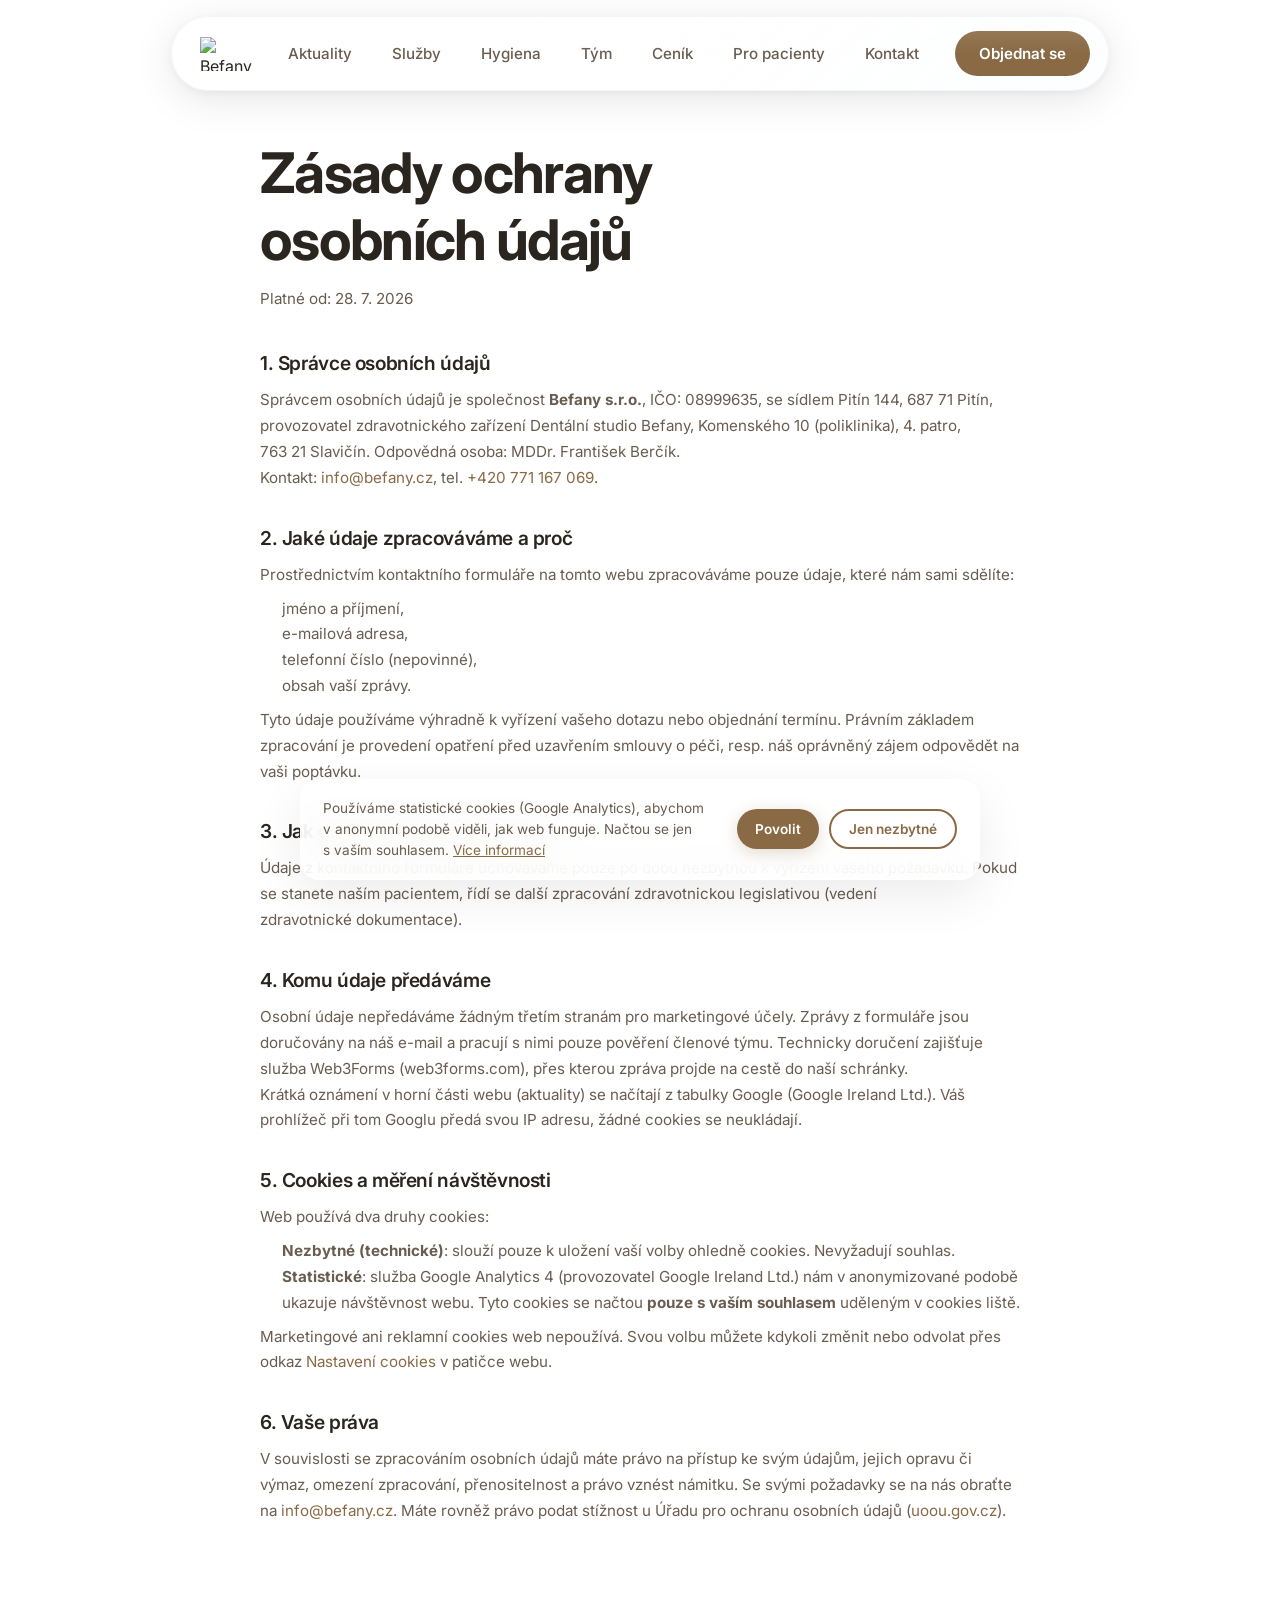
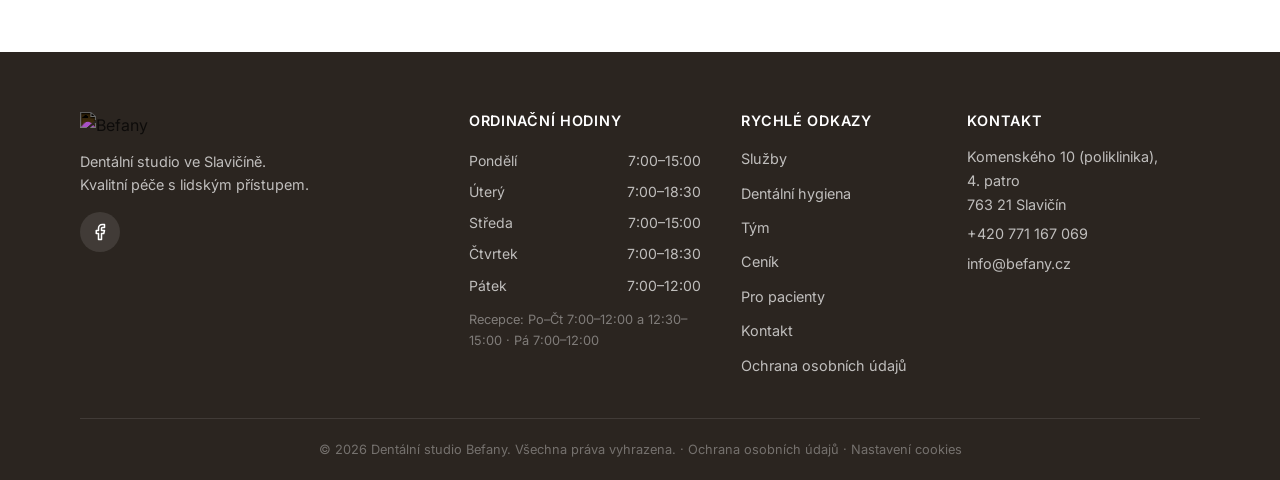
==== gdpr.html @ 84bf46eb "v6.1 — funkční formulář (Web3Forms) a aktuality z Google tabulky - formulář posílá přes Web3Forms na" ====
<!DOCTYPE html>
<html lang="cs">
<head>
  <meta charset="UTF-8">
  <meta name="viewport" content="width=device-width, initial-scale=1.0">
  <meta name="robots" content="noindex">
  <meta name="description" content="Zásady ochrany osobních údajů: Dentální studio Befany, Slavičín.">
  <title>Ochrana osobních údajů · Befany</title>

  <!-- Fonts -->
  <link rel="preconnect" href="https://fonts.googleapis.com">
  <link rel="preconnect" href="https://fonts.gstatic.com" crossorigin>
  <link href="https://fonts.googleapis.com/css2?family=Inter:wght@300;400;500;600;700&display=swap" rel="stylesheet">

  <!-- Icons -->
  <script src="https://unpkg.com/lucide@latest"></script>

  <!-- Styles -->
  <link rel="stylesheet" href="style.css">
  <style>
    .legal-page {
      padding-top: 140px;
    }
    .legal-content {
      max-width: 760px;
      margin: 0 auto;
    }
    .legal-content h1 {
      margin-bottom: 12px;
    }
    .legal-updated {
      color: var(--text-muted);
      font-size: 0.85rem;
      margin-bottom: 40px;
    }
    .legal-content h2 {
      font-size: 1.2rem;
      margin: 36px 0 12px;
    }
    .legal-content p,
    .legal-content li {
      color: var(--text-secondary);
      line-height: 1.7;
      font-size: 0.95rem;
    }
    .legal-content ul {
      padding-left: 22px;
      margin: 8px 0;
    }
    .legal-content a {
      color: var(--accent);
    }
  </style>
</head>
<body>

  <!-- ============ ISLAND NAVIGATION (shodná s hlavní stránkou) ============ -->
  <nav class="island-nav" id="islandNav">
    <a href="index.html" class="nav-logo">
      <img src="assets/befany-logo.png" alt="Befany" height="28">
    </a>
    <div class="nav-links" id="navLinks">
      <a href="index.html#aktuality">Aktuality</a>
      <a href="index.html#sluzby">Služby</a>
      <a href="index.html#hygiena">Hygiena</a>
      <a href="index.html#tym">Tým</a>
      <a href="index.html#cenik">Ceník</a>
      <a href="index.html#propacienty">Pro pacienty</a>
      <a href="index.html#kontakt">Kontakt</a>
    </div>
    <a href="index.html#kontakt" class="nav-cta">Objednat se</a>
    <button class="nav-toggle" id="navToggle" aria-label="Menu">
      <i data-lucide="menu" class="icon-menu"></i>
      <i data-lucide="x" class="icon-close"></i>
    </button>
  </nav>

  <!-- Mobile overlay menu -->
  <div class="mobile-menu" id="mobileMenu">
    <div class="mobile-menu-content">
      <a href="index.html#aktuality">Aktuality</a>
      <a href="index.html#sluzby">Služby</a>
      <a href="index.html#hygiena">Dentální hygiena</a>
      <a href="index.html#tym">Tým</a>
      <a href="index.html#cenik">Ceník</a>
      <a href="index.html#parkovani">Parkování</a>
      <a href="index.html#pokyny">Pokyny pro pacienty</a>
      <a href="index.html#faq">Časté otázky</a>
      <a href="index.html#pohotovost">Zubní pohotovost</a>
      <a href="index.html#kontakt">Kontakt</a>
      <a href="index.html#kontakt" class="mobile-cta">Objednat se</a>
    </div>
  </div>

  <section class="section legal-page">
    <div class="container">
      <div class="legal-content">
        <h1>Zásady ochrany osobních&nbsp;údajů</h1>
        <p class="legal-updated">Platné od: 28.&nbsp;7.&nbsp;2026</p>

        <h2>1. Správce osobních údajů</h2>
        <p>Správcem osobních údajů je společnost <strong>Befany&nbsp;s.r.o.</strong>, IČO:&nbsp;08999635, se&nbsp;sídlem Pitín&nbsp;144, 687&nbsp;71&nbsp;Pitín, provozovatel zdravotnického zařízení Dentální studio Befany, Komenského&nbsp;10 (poliklinika), 4.&nbsp;patro, 763&nbsp;21&nbsp;Slavičín. Odpovědná osoba: MDDr.&nbsp;František&nbsp;Berčík.<br>
        Kontakt: <a href="mailto:info@befany.cz">info@befany.cz</a>, tel. <a href="tel:+420771167069">+420&nbsp;771&nbsp;167&nbsp;069</a>.</p>

        <h2>2. Jaké údaje zpracováváme a&nbsp;proč</h2>
        <p>Prostřednictvím kontaktního formuláře na tomto webu zpracováváme pouze údaje, které nám sami sdělíte:</p>
        <ul>
          <li>jméno a&nbsp;příjmení,</li>
          <li>e-mailová adresa,</li>
          <li>telefonní číslo (nepovinné),</li>
          <li>obsah vaší zprávy.</li>
        </ul>
        <p>Tyto údaje používáme výhradně k&nbsp;vyřízení vašeho dotazu nebo objednání termínu. Právním základem zpracování je provedení opatření před uzavřením smlouvy o&nbsp;péči, resp. náš oprávněný zájem odpovědět na vaši&nbsp;poptávku.</p>

        <h2>3. Jak dlouho údaje uchováváme</h2>
        <p>Údaje z&nbsp;kontaktního formuláře uchováváme pouze po dobu nezbytnou k&nbsp;vyřízení vašeho požadavku. Pokud se stanete naším pacientem, řídí se další zpracování zdravotnickou legislativou (vedení zdravotnické&nbsp;dokumentace).</p>

        <h2>4. Komu údaje předáváme</h2>
        <p>Osobní údaje nepředáváme žádným třetím stranám pro marketingové účely. Zprávy z&nbsp;formuláře jsou doručovány na náš e-mail a&nbsp;pracují s&nbsp;nimi pouze pověření členové&nbsp;týmu. Technicky doručení zajišťuje služba Web3Forms (web3forms.com), přes kterou zpráva projde na cestě do naší&nbsp;schránky.</p>
        <p>Krátká oznámení v&nbsp;horní části webu (aktuality) se načítají z&nbsp;tabulky Google (Google Ireland&nbsp;Ltd.). Váš prohlížeč při tom Googlu předá svou IP adresu, žádné cookies se&nbsp;neukládají.</p>

        <h2>5. Cookies a&nbsp;měření návštěvnosti</h2>
        <p>Web používá dva druhy cookies:</p>
        <ul>
          <li><strong>Nezbytné (technické)</strong>: slouží pouze k&nbsp;uložení vaší volby ohledně cookies. Nevyžadují souhlas.</li>
          <li><strong>Statistické</strong>: služba Google Analytics&nbsp;4 (provozovatel Google Ireland&nbsp;Ltd.) nám v&nbsp;anonymizované podobě ukazuje návštěvnost webu. Tyto cookies se načtou <strong>pouze s&nbsp;vaším souhlasem</strong> uděleným v&nbsp;cookies liště.</li>
        </ul>
        <p>Marketingové ani reklamní cookies web nepoužívá. Svou volbu můžete kdykoli změnit nebo odvolat přes odkaz <a href="#" onclick="return befanyCookieSettings();">Nastavení&nbsp;cookies</a> v&nbsp;patičce webu.</p>

        <h2>6. Vaše práva</h2>
        <p>V&nbsp;souvislosti se zpracováním osobních údajů máte právo na&nbsp;přístup ke svým údajům, jejich opravu či výmaz, omezení zpracování, přenositelnost a&nbsp;právo vznést námitku. Se svými požadavky se na nás obraťte na <a href="mailto:info@befany.cz">info@befany.cz</a>. Máte rovněž právo podat stížnost u&nbsp;Úřadu pro ochranu osobních údajů (<a href="https://uoou.gov.cz" target="_blank" rel="noopener">uoou.gov.cz</a>).</p>
      </div>
    </div>
  </section>

  <!-- ============ FOOTER (shodný s hlavní stránkou) ============ -->
  <footer class="footer">
    <div class="container">
      <div class="footer-grid">

        <div class="footer-brand">
          <img src="assets/befany-logo.png" alt="Befany" height="36" class="footer-logo">
          <p>Dentální studio ve Slavičíně.<br>Kvalitní péče s&nbsp;lidským přístupem.</p>
          <div class="footer-social">
            <a href="https://www.facebook.com/dsbefany" target="_blank" rel="noopener" aria-label="Facebook">
              <svg xmlns="http://www.w3.org/2000/svg" viewBox="0 0 24 24" fill="none" stroke="currentColor" stroke-width="2" stroke-linecap="round" stroke-linejoin="round" aria-hidden="true"><path d="M18 2h-3a5 5 0 0 0-5 5v3H7v4h3v8h4v-8h3l1-4h-4V7a1 1 0 0 1 1-1h3z"/></svg>
            </a>
          </div>
        </div>

        <div class="footer-hours">
          <h4>Ordinační hodiny</h4>
          <table class="hours-table">
            <tr><td>Pondělí</td><td>7:00–15:00</td></tr>
            <tr><td>Úterý</td><td>7:00–18:30</td></tr>
            <tr><td>Středa</td><td>7:00–15:00</td></tr>
            <tr><td>Čtvrtek</td><td>7:00–18:30</td></tr>
            <tr><td>Pátek</td><td>7:00–12:00</td></tr>
          </table>
          <p class="footer-note">Recepce: Po–Čt 7:00–12:00 a&nbsp;12:30–15:00 · Pá 7:00–12:00</p>
        </div>

        <div class="footer-links">
          <h4>Rychlé odkazy</h4>
          <ul>
            <li><a href="index.html#sluzby">Služby</a></li>
            <li><a href="index.html#hygiena">Dentální hygiena</a></li>
            <li><a href="index.html#tym">Tým</a></li>
            <li><a href="index.html#cenik">Ceník</a></li>
            <li><a href="index.html#propacienty">Pro pacienty</a></li>
            <li><a href="index.html#kontakt">Kontakt</a></li>
            <li><a href="gdpr.html">Ochrana osobních údajů</a></li>
          </ul>
        </div>

        <div class="footer-contact">
          <h4>Kontakt</h4>
          <p>Komenského 10 (poliklinika), 4.&nbsp;patro<br>763 21 Slavičín</p>
          <p><a href="tel:+420771167069">+420 771 167 069</a></p>
          <p><a href="mailto:info@befany.cz">info@befany.cz</a></p>
        </div>

      </div>

      <div class="footer-bottom">
        <p>&copy; 2026 Dentální studio Befany. Všechna práva vyhrazena. · <a href="gdpr.html">Ochrana osobních&nbsp;údajů</a> · <a href="#" onclick="return befanyCookieSettings();">Nastavení&nbsp;cookies</a></p>
      </div>
    </div>
  </footer>


  <!-- Scripts -->
  <script src="main.js"></script>
  <script src="cookies.js"></script>
</body>
</html>
---- style.css ----
/* ============================================================
   BEFANY — Dentální Studio Slavičín
   Design System: Apple Liquid Glass + Island Navigation
   ============================================================ */

/* ===== CSS CUSTOM PROPERTIES ===== */
:root {
  /* Colors */
  --white: #FFFFFF;
  --off-white: #FAF8F4;
  --bg-subtle: #F3EEE6;
  --bg-glass-section: #EEE7DC;

  --black: #000000;
  --text-primary: #2B2520;
  --text-secondary: #6A5D50;
  --text-muted: #A2937F;

  --accent: #8A6A45;
  --accent-hover: #6F5436;
  --accent-light: rgba(138, 106, 69, 0.08);
  --accent-glow: rgba(138, 106, 69, 0.15);

  --teal: #7C6A4E;
  --teal-light: rgba(124, 106, 78, 0.08);

  --gold-star: #D9A441;

  /* Glass */
  --glass-bg: rgba(255, 255, 255, 0.45);
  --glass-bg-hover: rgba(255, 255, 255, 0.65);
  --glass-bg-solid: rgba(255, 255, 255, 0.85);
  --glass-border: rgba(255, 255, 255, 0.5);
  --glass-border-subtle: rgba(255, 255, 255, 0.3);
  --glass-shadow: 0 8px 32px rgba(0, 0, 0, 0.06);
  --glass-shadow-lg: 0 16px 48px rgba(0, 0, 0, 0.08);
  --glass-highlight: inset 0 1px 0 rgba(255, 255, 255, 0.6);
  --glass-blur: blur(20px) saturate(180%);

  /* Spacing */
  --section-padding: clamp(80px, 10vw, 140px);
  --container-max: 1200px;
  --container-padding: clamp(20px, 5vw, 40px);

  /* Typography */
  --font: 'Inter', -apple-system, BlinkMacSystemFont, 'Segoe UI', sans-serif;

  /* Radius */
  --radius-sm: 12px;
  --radius-md: 20px;
  --radius-lg: 28px;
  --radius-xl: 9999px;

  /* Transitions */
  --ease-out: cubic-bezier(0.25, 0.46, 0.45, 0.94);
  --ease-spring: cubic-bezier(0.34, 1.56, 0.64, 1);
}


/* ===== RESET & BASE ===== */
*,
*::before,
*::after {
  margin: 0;
  padding: 0;
  box-sizing: border-box;
}

html {
  scroll-behavior: smooth;
  -webkit-text-size-adjust: 100%;
}

body {
  font-family: var(--font);
  font-size: 16px;
  line-height: 1.65;
  color: var(--text-primary);
  background: var(--white);
  -webkit-font-smoothing: antialiased;
  -moz-osx-font-smoothing: grayscale;
  overflow-x: hidden;
}

img {
  max-width: 100%;
  height: auto;
  display: block;
}

a {
  color: inherit;
  text-decoration: none;
}

button {
  font-family: inherit;
  border: none;
  background: none;
  cursor: pointer;
}

ul {
  list-style: none;
}

.container {
  max-width: var(--container-max);
  margin: 0 auto;
  padding: 0 var(--container-padding);
}


/* ===== TYPOGRAPHY ===== */
h1, h2, h3, h4 {
  line-height: 1.2;
  font-weight: 600;
  color: var(--text-primary);
}

h1 {
  font-size: clamp(2rem, 5vw, 3.5rem);
  font-weight: 700;
  letter-spacing: -0.03em;
}

h2 {
  font-size: clamp(1.75rem, 4vw, 2.75rem);
  letter-spacing: -0.02em;
}

h3 {
  font-size: clamp(1.1rem, 2vw, 1.35rem);
}

h4 {
  font-size: 1rem;
  font-weight: 600;
}


/* ===== BUTTONS ===== */
.btn {
  display: inline-flex;
  align-items: center;
  gap: 8px;
  padding: 14px 28px;
  border-radius: var(--radius-xl);
  font-size: 0.95rem;
  font-weight: 600;
  transition: all 0.3s var(--ease-out);
  white-space: nowrap;
}

.btn-primary {
  background: var(--accent);
  color: var(--white);
  box-shadow: 0 4px 16px rgba(138, 106, 69, 0.25);
}

.btn-primary:hover {
  background: var(--accent-hover);
  transform: translateY(-2px);
  box-shadow: 0 8px 24px rgba(138, 106, 69, 0.35);
}

.btn-ghost {
  background: rgba(255, 255, 255, 0.3);
  color: var(--text-primary);
  backdrop-filter: blur(10px);
  -webkit-backdrop-filter: blur(10px);
  border: 1px solid rgba(0, 0, 0, 0.08);
}

.btn-ghost:hover {
  background: rgba(255, 255, 255, 0.5);
  transform: translateY(-2px);
}

.btn-outline {
  background: transparent;
  color: var(--accent);
  border: 2px solid var(--accent);
  padding: 12px 24px;
}

.btn-outline:hover {
  background: var(--accent);
  color: var(--white);
  transform: translateY(-2px);
}

.btn-full {
  width: 100%;
  justify-content: center;
}

.btn svg {
  width: 18px;
  height: 18px;
}


/* ===== GLASS COMPONENTS ===== */
.glass-card {
  background:
    linear-gradient(135deg, rgba(255,255,255,0.55) 0%, rgba(255,255,255,0.3) 50%, rgba(240,247,255,0.35) 100%);
  backdrop-filter: blur(24px) saturate(180%) brightness(108%);
  -webkit-backdrop-filter: blur(24px) saturate(180%) brightness(108%);
  border: 1.5px solid rgba(255, 255, 255, 0.6);
  border-radius: var(--radius-lg);
  box-shadow:
    0 8px 32px rgba(0, 0, 0, 0.06),
    0 2px 8px rgba(0, 0, 0, 0.03),
    inset 0 1.5px 0 rgba(255, 255, 255, 0.7),
    inset 0 -0.5px 0 rgba(255, 255, 255, 0.15);
  position: relative;
  overflow: hidden;
}

/* Top specular highlight */
.glass-card::before {
  content: '';
  position: absolute;
  top: 0;
  left: 0;
  right: 0;
  height: 50%;
  background: linear-gradient(180deg, rgba(255,255,255,0.3) 0%, rgba(255,255,255,0.05) 40%, transparent 100%);
  border-radius: var(--radius-lg) var(--radius-lg) 0 0;
  pointer-events: none;
}

/* Edge refraction glow */
.glass-card::after {
  content: '';
  position: absolute;
  inset: -1px;
  border-radius: calc(var(--radius-lg) + 1px);
  background: linear-gradient(135deg, rgba(255,255,255,0.5) 0%, transparent 35%, transparent 65%, rgba(255,255,255,0.25) 100%);
  pointer-events: none;
  z-index: -1;
}

.glass-card-light {
  background:
    linear-gradient(135deg, rgba(255,255,255,0.7) 0%, rgba(255,255,255,0.45) 100%);
  backdrop-filter: blur(16px) saturate(160%);
  -webkit-backdrop-filter: blur(16px) saturate(160%);
  border: 1px solid rgba(255, 255, 255, 0.6);
  border-radius: var(--radius-md);
  box-shadow:
    0 4px 20px rgba(0, 0, 0, 0.05),
    inset 0 1px 0 rgba(255, 255, 255, 0.6);
}


/* ===== ISLAND NAVIGATION ===== */
.island-nav {
  position: fixed;
  top: 16px;
  left: 50%;
  transform: translateX(-50%);
  z-index: 1000;
  border-radius: var(--radius-xl);
  padding: 14px 18px 14px 28px;

  /* Liquid Glass material — more transparent */
  background:
    linear-gradient(135deg, rgba(255,255,255,0.25) 0%, rgba(255,255,255,0.1) 50%, rgba(240,247,255,0.15) 100%);
  backdrop-filter: blur(32px) saturate(200%) brightness(105%);
  -webkit-backdrop-filter: blur(32px) saturate(200%) brightness(105%);

  /* Double border for glass refraction edge */
  border: 1.5px solid rgba(255, 255, 255, 0.45);
  outline: 1px solid rgba(0, 0, 0, 0.04);
  outline-offset: -1px;

  /* Multi-layer shadow for depth + inner highlight */
  box-shadow:
    0 8px 40px rgba(0, 0, 0, 0.1),
    0 2px 10px rgba(0, 0, 0, 0.05),
    inset 0 1.5px 0 rgba(255, 255, 255, 0.5),
    inset 0 -0.5px 0 rgba(255, 255, 255, 0.15);

  display: flex;
  align-items: center;
  gap: 6px;
  transition: all 0.4s var(--ease-out);
  will-change: transform, background;
  max-width: calc(100vw - 32px);
}

/* Top highlight streak — simulates light refraction */
.island-nav::before {
  content: '';
  position: absolute;
  top: 1px;
  left: 20px;
  right: 20px;
  height: 1px;
  background: linear-gradient(90deg, transparent 0%, rgba(255,255,255,0.9) 30%, rgba(255,255,255,0.9) 70%, transparent 100%);
  border-radius: var(--radius-xl);
  pointer-events: none;
}

/* Subtle specular gradient overlay */
.island-nav::after {
  content: '';
  position: absolute;
  inset: 0;
  border-radius: var(--radius-xl);
  background: linear-gradient(180deg, rgba(255,255,255,0.15) 0%, transparent 50%);
  pointer-events: none;
}

.island-nav.scrolled {
  background:
    linear-gradient(135deg, rgba(255,255,255,0.5) 0%, rgba(255,255,255,0.3) 50%, rgba(240,247,255,0.35) 100%);
  border-color: rgba(255, 255, 255, 0.6);
  box-shadow:
    0 12px 48px rgba(0, 0, 0, 0.12),
    0 4px 16px rgba(0, 0, 0, 0.06),
    inset 0 1.5px 0 rgba(255, 255, 255, 0.6),
    inset 0 -0.5px 0 rgba(255, 255, 255, 0.2);
}

.nav-logo img {
  height: 34px;
  width: auto;
  max-width: none;
  display: block;
}

.nav-links {
  display: flex;
  align-items: center;
  gap: 4px;
  margin: 0 12px;
}

.nav-links a {
  padding: 10px 18px;
  border-radius: var(--radius-xl);
  font-size: 0.95rem;
  font-weight: 500;
  color: var(--text-secondary);
  transition: all 0.25s ease;
  white-space: nowrap;
}

.nav-links a:hover,
.nav-links a.active {
  background: rgba(0, 0, 0, 0.05);
  color: var(--text-primary);
}

.nav-cta {
  padding: 10px 24px;
  border-radius: var(--radius-xl);
  font-size: 0.95rem;
  font-weight: 600;
  color: var(--white);
  background: var(--accent);
  transition: all 0.25s ease;
  white-space: nowrap;
}

.nav-cta:hover {
  background: var(--accent-hover);
  transform: scale(1.03);
}

.nav-toggle {
  display: none;
  width: 40px;
  height: 40px;
  align-items: center;
  justify-content: center;
  border-radius: 50%;
  color: var(--text-primary);
}

.nav-toggle .icon-close {
  display: none;
}

.nav-toggle.open .icon-menu {
  display: none;
}

.nav-toggle.open .icon-close {
  display: block;
}

.nav-toggle svg {
  width: 20px;
  height: 20px;
}

/* Mobile menu overlay */
.mobile-menu {
  position: fixed;
  top: 0;
  left: 0;
  right: 0;
  bottom: 0;
  z-index: 999;
  background: rgba(255, 255, 255, 0.92);
  backdrop-filter: blur(30px) saturate(200%);
  -webkit-backdrop-filter: blur(30px) saturate(200%);
  display: flex;
  align-items: center;
  justify-content: center;
  opacity: 0;
  visibility: hidden;
  transition: all 0.3s var(--ease-out);
}

.mobile-menu.open {
  opacity: 1;
  visibility: visible;
}

.mobile-menu-content {
  display: flex;
  flex-direction: column;
  align-items: center;
  gap: 4px;
  max-height: 100dvh;
  overflow-y: auto;
  padding: 88px 0 32px;
}

.mobile-menu-content a {
  font-size: 1.35rem;
  font-weight: 500;
  padding: 9px 24px;
  border-radius: var(--radius-md);
  color: var(--text-primary);
  transition: all 0.2s ease;
}

.mobile-menu-content a:hover {
  background: var(--accent-light);
  color: var(--accent);
}

.mobile-cta {
  margin-top: 16px;
  background: var(--accent) !important;
  color: var(--white) !important;
  padding: 16px 32px !important;
  border-radius: var(--radius-xl) !important;
  font-weight: 600 !important;
}


/* ===== HERO ===== */
.hero {
  position: relative;
  min-height: 100vh;
  min-height: 100dvh;
  display: flex;
  flex-direction: column;
  align-items: center;
  justify-content: center;
  padding: 120px var(--container-padding) 60px;
  overflow: hidden;
  /* Richer gradient background so glass has something to refract */
  background:
    radial-gradient(ellipse at 20% 20%, rgba(138, 106, 69, 0.07) 0%, transparent 50%),
    radial-gradient(ellipse at 80% 80%, rgba(124, 106, 78, 0.06) 0%, transparent 50%),
    radial-gradient(ellipse at 60% 30%, rgba(139, 92, 246, 0.04) 0%, transparent 40%),
    linear-gradient(180deg, #EFE6D8 0%, #F7F2E9 30%, #FFFFFF 70%, #FAF8F4 100%);
}

.hero-split {
  position: relative;
  z-index: 2;
  display: grid;
  grid-template-columns: 1fr 1fr;
  gap: 60px;
  align-items: center;
  max-width: var(--container-max);
  width: 100%;
  margin: 0 auto;
}

.hero-image {
  position: relative;
}

.hero-image-frame {
  padding: 8px;
  overflow: hidden;
  /* Stronger glass for hero image frame */
  background:
    linear-gradient(135deg, rgba(255,255,255,0.6) 0%, rgba(255,255,255,0.3) 50%, rgba(240,247,255,0.4) 100%) !important;
  border: 1.5px solid rgba(255, 255, 255, 0.7) !important;
  box-shadow:
    0 16px 48px rgba(0, 0, 0, 0.1),
    0 4px 16px rgba(0, 0, 0, 0.05),
    inset 0 2px 0 rgba(255, 255, 255, 0.8),
    inset 0 -1px 0 rgba(255, 255, 255, 0.2) !important;
}

.hero-image-frame img {
  width: 100%;
  height: 360px;
  object-fit: cover;
  border-radius: calc(var(--radius-lg) - 6px);
  display: block;
}

.hero-ambient {
  position: absolute;
  inset: 0;
  overflow: hidden;
  pointer-events: none;
}

.blob {
  position: absolute;
  border-radius: 50%;
  filter: blur(60px);
  opacity: 0.6;
}

.blob-1 {
  width: 600px;
  height: 600px;
  background: radial-gradient(circle, rgba(138, 106, 69, 0.18) 0%, rgba(138, 106, 69, 0.05) 40%, transparent 70%);
  top: -180px;
  right: -120px;
  animation: blobFloat 10s ease-in-out infinite;
}

.blob-2 {
  width: 500px;
  height: 500px;
  background: radial-gradient(circle, rgba(124, 106, 78, 0.15) 0%, rgba(124, 106, 78, 0.04) 40%, transparent 70%);
  bottom: -120px;
  left: -100px;
  animation: blobFloat 12s ease-in-out infinite reverse;
}

.blob-3 {
  width: 400px;
  height: 400px;
  background: radial-gradient(circle, rgba(139, 92, 246, 0.12) 0%, rgba(139, 92, 246, 0.03) 40%, transparent 70%);
  top: 35%;
  left: 55%;
  animation: blobFloat 14s ease-in-out infinite 2s;
}

@keyframes blobFloat {
  0%, 100% { transform: translate(0, 0) scale(1); }
  33% { transform: translate(30px, -25px) scale(1.06); }
  66% { transform: translate(-20px, 15px) scale(0.94); }
}

.hero-content {
  position: relative;
  z-index: 2;
  max-width: 720px;
  text-align: left;
}

.hero-headline {
  margin-bottom: 20px;
  color: var(--text-primary);
}

.hero-sub {
  font-size: clamp(1.05rem, 2.5vw, 1.25rem);
  color: var(--text-secondary);
  max-width: 560px;
  margin: 0 0 36px;
  line-height: 1.7;
}

.hero-actions {
  display: flex;
  gap: 16px;
  flex-wrap: wrap;
}

.hero-scroll-hint {
  position: absolute;
  bottom: 32px;
  left: 50%;
  transform: translateX(-50%);
  z-index: 2;
  color: var(--text-muted);
  animation: scrollBounce 2s ease-in-out infinite;
}

.hero-scroll-hint svg {
  width: 24px;
  height: 24px;
}

@keyframes scrollBounce {
  0%, 100% { transform: translateX(-50%) translateY(0); }
  50% { transform: translateX(-50%) translateY(8px); }
}


/* ===== SECTIONS ===== */
.section {
  padding: var(--section-padding) 0;
  position: relative;
}

.section-label {
  display: inline-block;
  font-size: 0.8rem;
  font-weight: 600;
  text-transform: uppercase;
  letter-spacing: 0.1em;
  color: var(--accent);
  margin-bottom: 12px;
}

.section-header {
  text-align: center;
  max-width: 640px;
  margin: 0 auto 60px;
}

.section-header h2 {
  margin-bottom: 16px;
}

.section-desc {
  font-size: 1.1rem;
  color: var(--text-secondary);
  line-height: 1.7;
}


/* ===== AKTUALITY (in hero) ===== */
.hero-aktuality[hidden],
.nav-aktuality[hidden] {
  display: none !important;
}

.hero-aktuality {
  position: relative;
  z-index: 2;
  width: 100%;
  max-width: var(--container-max);
  margin: 48px auto 0;
  padding: 0 var(--container-padding);
}

.hero-aktuality-inner {
  display: flex;
  align-items: center;
  gap: 16px;
  padding: 16px 24px;
  position: relative;
}

.hero-aktuality-inner::before {
  border-radius: var(--radius-lg);
}

/* Pulsing dot */
.aktuality-pulse {
  position: absolute;
  top: 16px;
  left: 16px;
  width: 8px;
  height: 8px;
  background: #EF4444;
  border-radius: 50%;
  box-shadow: 0 0 0 0 rgba(239, 68, 68, 0.5);
  animation: pulse 2s ease-in-out infinite;
}

@keyframes pulse {
  0%, 100% { box-shadow: 0 0 0 0 rgba(239, 68, 68, 0.5); }
  50% { box-shadow: 0 0 0 6px rgba(239, 68, 68, 0); }
}

.aktuality-icon {
  flex-shrink: 0;
  width: 44px;
  height: 44px;
  display: flex;
  align-items: center;
  justify-content: center;
  background: var(--accent-light);
  border-radius: var(--radius-sm);
  color: var(--accent);
}

.aktuality-icon svg {
  width: 20px;
  height: 20px;
}

.aktuality-items {
  display: flex;
  align-items: center;
  gap: 16px;
  flex: 1;
}

.aktuality-divider {
  width: 1px;
  height: 32px;
  background: rgba(0, 0, 0, 0.08);
  flex-shrink: 0;
}

.aktuality-item {
  display: flex;
  align-items: center;
  gap: 10px;
  font-size: 0.88rem;
  color: var(--text-secondary);
  line-height: 1.5;
}

.aktuality-badge {
  display: inline-block;
  padding: 2px 10px;
  border-radius: var(--radius-xl);
  font-size: 0.7rem;
  font-weight: 700;
  text-transform: uppercase;
  letter-spacing: 0.05em;
  background: #EF4444;
  color: white;
  flex-shrink: 0;
}


/* ===== O NÁS ===== */
.section-about {
  background:
    radial-gradient(ellipse at 75% 35%, rgba(138, 106, 69, 0.04) 0%, transparent 50%),
    linear-gradient(180deg, var(--off-white) 0%, var(--white) 100%);
}

.about-grid {
  display: grid;
  grid-template-columns: 1fr 1fr;
  gap: 60px;
  align-items: stretch;
}

.about-image {
  border-radius: var(--radius-md);
  overflow: hidden;
  box-shadow: 0 8px 32px rgba(0, 0, 0, 0.08);
}

.about-image img {
  width: 100%;
  height: 100%;
  min-height: 280px;
  object-fit: cover;
  display: block;
}

.about-text h2 {
  margin-bottom: 20px;
}

.about-lead {
  font-size: 1.15rem;
  line-height: 1.75;
  color: var(--text-secondary);
  margin-bottom: 16px;
}

.about-text p:last-child {
  color: var(--text-secondary);
  line-height: 1.75;
}

.about-values {
  display: grid;
  grid-template-columns: repeat(3, 1fr);
  gap: 20px;
  margin-top: 40px;
}

.value-card {
  display: flex;
  gap: 16px;
  padding: 20px;
  align-items: flex-start;
  transition: all 0.3s var(--ease-out);
}

.value-card:hover {
  transform: translateY(-2px);
  box-shadow: 0 8px 24px rgba(0, 0, 0, 0.06);
}

.value-card svg {
  width: 24px;
  height: 24px;
  color: var(--accent);
  flex-shrink: 0;
  margin-top: 2px;
}

.value-card h4 {
  margin-bottom: 4px;
}

.value-card p {
  font-size: 0.9rem;
  color: var(--text-secondary);
  line-height: 1.6;
}


/* ===== SLUŽBY ===== */
.section-services {
  background:
    radial-gradient(ellipse at 15% 30%, rgba(138, 106, 69, 0.08) 0%, transparent 50%),
    radial-gradient(ellipse at 85% 70%, rgba(124, 106, 78, 0.07) 0%, transparent 50%),
    radial-gradient(ellipse at 50% 50%, rgba(139, 92, 246, 0.04) 0%, transparent 40%),
    linear-gradient(180deg, #F1EADE 0%, #E9E0D0 30%, #EDE5D7 70%, #F1EADE 100%);
  position: relative;
  overflow: hidden;
}

.section-services::before {
  content: '';
  position: absolute;
  width: 700px;
  height: 700px;
  background: radial-gradient(circle, rgba(138, 106, 69, 0.1) 0%, transparent 60%);
  border-radius: 50%;
  top: -250px;
  left: -250px;
  filter: blur(50px);
  pointer-events: none;
}

.section-services::after {
  content: '';
  position: absolute;
  width: 600px;
  height: 600px;
  background: radial-gradient(circle, rgba(124, 106, 78, 0.08) 0%, transparent 60%);
  border-radius: 50%;
  bottom: -200px;
  right: -200px;
  filter: blur(50px);
  pointer-events: none;
}

.services-grid {
  display: grid;
  grid-template-columns: repeat(3, 1fr);
  gap: 20px;
  position: relative;
  z-index: 1;
}

.service-card {
  padding: 28px;
  text-align: left;
  transition: all 0.4s var(--ease-out);
  cursor: default;
}

.service-card:hover {
  transform: translateY(-6px) scale(1.01);
  background:
    linear-gradient(135deg, rgba(255,255,255,0.7) 0%, rgba(255,255,255,0.45) 50%, rgba(240,247,255,0.5) 100%);
  border-color: rgba(255, 255, 255, 0.8);
  box-shadow:
    0 20px 60px rgba(0, 0, 0, 0.1),
    0 8px 24px rgba(0, 0, 0, 0.05),
    inset 0 1.5px 0 rgba(255, 255, 255, 0.9),
    inset 0 -0.5px 0 rgba(255, 255, 255, 0.3),
    0 0 0 1px rgba(255, 255, 255, 0.3);
}

.service-icon {
  width: 52px;
  height: 52px;
  display: flex;
  align-items: center;
  justify-content: center;
  background: var(--accent-light);
  border-radius: var(--radius-sm);
  margin-bottom: 16px;
  transition: all 0.3s ease;
}

.service-icon svg {
  width: 24px;
  height: 24px;
  color: var(--accent);
}

.service-card:hover .service-icon {
  transform: scale(1.06);
}

.service-card h3 {
  margin-bottom: 8px;
  font-size: 1.05rem;
}

.service-card p {
  font-size: 0.9rem;
  color: var(--text-secondary);
  line-height: 1.6;
}

.service-badge {
  display: inline-block;
  margin-top: 12px;
  padding: 4px 12px;
  border-radius: var(--radius-xl);
  font-size: 0.75rem;
  font-weight: 600;
  background: var(--accent-light);
  color: var(--accent);
}


/* ===== TÝM ===== */
.section-team {
  background:
    radial-gradient(ellipse at 30% 50%, rgba(138, 106, 69, 0.04) 0%, transparent 50%),
    linear-gradient(180deg, var(--off-white) 0%, var(--white) 100%);
}

.team-grid {
  display: grid;
  grid-template-columns: repeat(auto-fill, minmax(180px, 1fr));
  gap: 28px;
}

.team-card {
  text-align: center;
}

.team-photo {
  width: 120px;
  height: 120px;
  margin: 0 auto 16px;
  border-radius: 50%;
  background: linear-gradient(135deg, #E8DFCF, #D2C4AC);
  display: flex;
  align-items: center;
  justify-content: center;
  font-size: 1.5rem;
  font-weight: 600;
  color: var(--text-muted);
  transition: all 0.3s var(--ease-out);
  position: relative;
  overflow: hidden;
}

.team-photo::after {
  content: attr(data-initials);
}

.team-photo img {
  position: absolute;
  inset: 0;
  width: 100%;
  height: 100%;
  object-fit: cover;
  z-index: 1;
}

.team-card:hover .team-photo {
  transform: scale(1.05);
  box-shadow: 0 8px 24px rgba(0, 0, 0, 0.08);
}

.team-card h3 {
  font-size: 0.95rem;
  margin-bottom: 4px;
}

.team-role {
  font-size: 0.85rem;
  color: var(--text-muted);
}


/* ===== CENÍK ===== */
.section-pricing {
  background: var(--white);
}

.pricing-grid {
  display: grid;
  grid-template-columns: repeat(auto-fit, minmax(320px, 1fr));
  gap: 20px;
  margin-bottom: 40px;
}

.pricing-grid-single {
  grid-template-columns: minmax(0, 560px);
  justify-content: center;
}

.pricing-card {
  padding: 28px;
}

.pricing-card h3 {
  font-size: 1.1rem;
  margin-bottom: 16px;
  padding-bottom: 12px;
  border-bottom: 1px solid rgba(0, 0, 0, 0.06);
}

.pricing-items {
  display: flex;
  flex-direction: column;
  gap: 12px;
}

.pricing-row {
  display: flex;
  justify-content: space-between;
  align-items: baseline;
  gap: 16px;
  font-size: 0.9rem;
}

.pricing-row span:first-child {
  color: var(--text-secondary);
}

.pricing-price {
  font-weight: 600;
  color: var(--text-primary);
  white-space: nowrap;
}

.pricing-download {
  text-align: center;
}

.pricing-note {
  display: flex;
  align-items: center;
  justify-content: center;
  gap: 8px;
  margin-top: 16px;
  font-size: 0.9rem;
  color: var(--text-secondary);
}

.pricing-note svg {
  width: 18px;
  height: 18px;
  color: var(--accent);
}


/* ===== DENTÁLNÍ HYGIENA ===== */
.section-hygiene {
  background:
    radial-gradient(ellipse at 70% 30%, rgba(124, 106, 78, 0.05) 0%, transparent 50%),
    linear-gradient(180deg, var(--white) 0%, var(--off-white) 100%);
  padding-top: calc(var(--section-padding) * 0.6);
  padding-bottom: calc(var(--section-padding) * 0.6);
}

.section-hygiene .section-header {
  margin-bottom: 32px;
}

.hygiene-steps-title {
  text-align: center;
  font-size: 1.25rem;
  margin-bottom: 24px;
}

.hygiene-steps {
  display: flex;
  flex-direction: column;
  gap: 16px;
  max-width: 860px;
  margin: 0 auto;
}

.hygiene-step {
  position: relative;
  padding: 28px 32px 28px 92px;
}

.hygiene-step-num {
  position: absolute;
  left: 32px;
  top: 26px;
  display: inline-flex;
  align-items: center;
  justify-content: center;
  width: 36px;
  height: 36px;
  border-radius: 50%;
  background: var(--accent);
  color: var(--white);
  font-weight: 600;
}

.hygiene-step h4 {
  font-size: 1.05rem;
  margin-bottom: 10px;
}

.hygiene-step p {
  font-size: 0.9rem;
  color: var(--text-secondary);
  line-height: 1.6;
}

.hygiene-step p + p {
  margin-top: 10px;
}

.hygiene-step .hygiene-step-accent {
  color: var(--accent);
  font-weight: 600;
}

@media (max-width: 600px) {
  .hygiene-step {
    padding: 24px;
  }

  .hygiene-step-num {
    position: static;
    margin-bottom: 12px;
  }
}


/* ===== PRO PACIENTY ===== */
.section-patients {
  background:
    radial-gradient(ellipse at 25% 30%, rgba(138, 106, 69, 0.04) 0%, transparent 50%),
    linear-gradient(180deg, var(--white) 0%, var(--off-white) 100%);
}

.patients-grid {
  display: grid;
  grid-template-columns: 1fr 1fr;
  gap: 20px;
}

.patient-card {
  padding: 28px;
}

.patient-card-wide {
  grid-column: 1 / -1;
}

.patient-card h3 {
  margin-bottom: 8px;
  font-size: 1.05rem;
}

.patient-card > p {
  font-size: 0.9rem;
  color: var(--text-secondary);
  line-height: 1.6;
}

.pokyny-list {
  display: flex;
  flex-wrap: wrap;
  gap: 10px;
  margin-top: 16px;
}

.pokyny-item {
  display: inline-flex;
  align-items: center;
  gap: 8px;
  padding: 8px 14px;
  border-radius: var(--radius-xl);
  background: var(--accent-light);
  color: var(--accent);
  font-size: 0.85rem;
  font-weight: 500;
}

.pokyny-item svg {
  width: 15px;
  height: 15px;
}

a.pokyny-item {
  text-decoration: none;
  transition: background 0.2s ease;
}

a.pokyny-item:hover {
  background: var(--accent-glow);
}

.patient-card > p + p,
.patient-card > .patient-list + p {
  margin-top: 10px;
}

.patient-list {
  margin: 12px 0 0;
  padding-left: 20px;
  list-style: disc;
  font-size: 0.9rem;
  color: var(--text-secondary);
  line-height: 1.7;
}

.patient-link {
  display: inline-flex;
  align-items: center;
  gap: 8px;
  margin-top: 14px;
  color: var(--accent);
  font-size: 0.9rem;
  font-weight: 500;
}

.patient-link svg {
  width: 16px;
  height: 16px;
}

.emergency-list {
  display: flex;
  flex-direction: column;
  gap: 14px;
  margin-top: 16px;
}

.emergency-item {
  padding-top: 14px;
  border-top: 1px solid rgba(0, 0, 0, 0.06);
}

.emergency-item h4 {
  font-size: 0.95rem;
  margin-bottom: 4px;
}

.emergency-item p {
  font-size: 0.875rem;
  color: var(--text-secondary);
  line-height: 1.55;
}

.emergency-item a,
.patient-card > p a {
  color: var(--accent);
}

.faq-list {
  margin-top: 16px;
  display: flex;
  flex-direction: column;
  gap: 8px;
}

.faq-item {
  border: 1px solid rgba(0, 0, 0, 0.06);
  border-radius: var(--radius-sm);
  background: var(--glass-bg-solid);
  overflow: hidden;
}

.faq-item summary {
  display: flex;
  align-items: center;
  justify-content: space-between;
  gap: 12px;
  padding: 14px 18px;
  cursor: pointer;
  font-weight: 500;
  font-size: 0.95rem;
  list-style: none;
  user-select: none;
}

.faq-item summary::-webkit-details-marker {
  display: none;
}

.faq-item summary svg {
  width: 18px;
  height: 18px;
  flex-shrink: 0;
  color: var(--text-muted);
  transition: transform 0.25s var(--ease-out);
}

.faq-item[open] summary svg {
  transform: rotate(180deg);
}

.faq-item p {
  padding: 0 18px 14px;
  font-size: 0.9rem;
  color: var(--text-secondary);
  line-height: 1.6;
}

.faq-item p a {
  color: var(--accent);
}



/* ===== COOKIE BANNER ===== */
.cookie-banner {
  position: fixed;
  left: 50%;
  bottom: 20px;
  transform: translateX(-50%);
  z-index: 1100;
  width: min(680px, calc(100vw - 32px));
  background: var(--glass-bg-solid);
  backdrop-filter: var(--glass-blur);
  -webkit-backdrop-filter: var(--glass-blur);
  border: 1px solid var(--glass-border);
  border-radius: var(--radius-md);
  box-shadow: var(--glass-shadow-lg);
  animation: cookieSlideUp 0.4s var(--ease-out);
}

@keyframes cookieSlideUp {
  from { opacity: 0; transform: translateX(-50%) translateY(16px); }
  to   { opacity: 1; transform: translateX(-50%) translateY(0); }
}

.cookie-banner-inner {
  display: flex;
  align-items: center;
  gap: 20px;
  padding: 18px 22px;
}

.cookie-banner-inner p {
  font-size: 0.85rem;
  color: var(--text-secondary);
  line-height: 1.55;
}

.cookie-banner-inner p a {
  color: var(--accent);
  text-decoration: underline;
}

.cookie-banner-actions {
  display: flex;
  gap: 10px;
  flex-shrink: 0;
}

.cookie-banner-actions .btn {
  padding: 10px 18px;
  font-size: 0.85rem;
  white-space: nowrap;
}

@media (max-width: 640px) {
  .cookie-banner-inner {
    flex-direction: column;
    align-items: stretch;
    text-align: center;
  }
  .cookie-banner-actions {
    justify-content: center;
  }
}


/* ===== FORM GDPR NOTE ===== */
.form-gdpr-note {
  margin-top: 12px;
  font-size: 0.8rem;
  color: var(--text-muted);
  text-align: center;
  line-height: 1.5;
}

.form-gdpr-note a {
  color: var(--text-secondary);
  text-decoration: underline;
}


/* ===== RECENZE ===== */
.section-reviews {
  background:
    radial-gradient(ellipse at 70% 40%, rgba(245, 158, 11, 0.06) 0%, transparent 50%),
    radial-gradient(ellipse at 30% 60%, rgba(138, 106, 69, 0.05) 0%, transparent 50%),
    linear-gradient(180deg, #F1EADE 0%, #F5EFE5 50%, var(--white) 100%);
}

.reviews-grid {
  display: grid;
  grid-template-columns: repeat(3, 1fr);
  gap: 20px;
  margin-bottom: 40px;
}

.review-card {
  padding: 28px;
}

.review-stars {
  display: flex;
  gap: 2px;
  margin-bottom: 16px;
}

.review-stars svg {
  width: 18px;
  height: 18px;
  color: var(--gold-star);
  fill: var(--gold-star);
}

.review-text {
  font-size: 0.95rem;
  color: var(--text-secondary);
  line-height: 1.7;
  margin-bottom: 16px;
  font-style: italic;
}

.review-author {
  font-size: 0.85rem;
  font-weight: 500;
  color: var(--text-muted);
}

.reviews-badge {
  display: flex;
  justify-content: center;
}

.reviews-score {
  display: flex;
  align-items: center;
  gap: 12px;
  padding: 16px 28px;
  width: fit-content;
}

.score-number {
  font-size: 2rem;
  font-weight: 700;
  color: var(--text-primary);
}

.score-stars {
  display: flex;
  gap: 2px;
}

.score-stars svg {
  width: 16px;
  height: 16px;
  color: var(--gold-star);
  fill: var(--gold-star);
}

.score-source {
  font-size: 0.85rem;
  color: var(--text-muted);
  font-weight: 500;
}


/* ===== KONTAKT ===== */
.section-contact {
  background:
    radial-gradient(ellipse at 80% 20%, rgba(138, 106, 69, 0.07) 0%, transparent 50%),
    radial-gradient(ellipse at 20% 80%, rgba(124, 106, 78, 0.05) 0%, transparent 50%),
    linear-gradient(180deg, var(--white) 0%, #EDE5D7 50%, #F1EADE 100%);
  position: relative;
  overflow: hidden;
}

.section-contact::before {
  content: '';
  position: absolute;
  width: 600px;
  height: 600px;
  background: radial-gradient(circle, rgba(138, 106, 69, 0.08) 0%, transparent 60%);
  border-radius: 50%;
  top: -150px;
  right: -200px;
  filter: blur(50px);
  pointer-events: none;
}

.contact-grid {
  display: grid;
  grid-template-columns: 1fr 1fr;
  gap: 40px;
  align-items: start;
}

.contact-info {
  display: flex;
  flex-direction: column;
  gap: 16px;
}

.contact-card {
  display: flex;
  gap: 16px;
  padding: 20px;
  align-items: flex-start;
  transition: all 0.3s var(--ease-out);
}

.contact-card:hover {
  transform: translateY(-2px);
  box-shadow: 0 8px 24px rgba(0, 0, 0, 0.06);
}

.contact-card > svg {
  width: 22px;
  height: 22px;
  color: var(--accent);
  flex-shrink: 0;
  margin-top: 2px;
}

.contact-card h4 {
  margin-bottom: 4px;
}

.contact-card p {
  font-size: 0.9rem;
  color: var(--text-secondary);
  line-height: 1.6;
}

.contact-card a {
  color: var(--accent);
  font-weight: 500;
}

.contact-card a:hover {
  text-decoration: underline;
}

.contact-note {
  font-size: 0.8rem !important;
  color: var(--text-muted) !important;
  margin-top: 2px;
}

/* Contact form */
.contact-form {
  padding: 32px;
}

.contact-form h3 {
  margin-bottom: 24px;
}

.form-group {
  margin-bottom: 18px;
}

.form-group label {
  display: block;
  font-size: 0.85rem;
  font-weight: 500;
  margin-bottom: 6px;
  color: var(--text-primary);
}

.form-group input,
.form-group textarea {
  width: 100%;
  padding: 12px 16px;
  border: 1px solid rgba(0, 0, 0, 0.1);
  border-radius: var(--radius-sm);
  font-family: var(--font);
  font-size: 0.95rem;
  background: rgba(255, 255, 255, 0.7);
  backdrop-filter: blur(10px);
  -webkit-backdrop-filter: blur(10px);
  transition: all 0.2s ease;
  color: var(--text-primary);
}

.form-group input::placeholder,
.form-group textarea::placeholder {
  color: var(--text-muted);
}

.form-group input:focus,
.form-group textarea:focus {
  outline: none;
  border-color: var(--accent);
  box-shadow: 0 0 0 3px rgba(138, 106, 69, 0.1);
  background: var(--white);
}

.form-group textarea {
  resize: vertical;
  min-height: 100px;
}


/* ===== FOOTER ===== */
.footer {
  background: var(--text-primary);
  color: rgba(255, 255, 255, 0.7);
  padding: 60px 0 0;
}

.footer-grid {
  display: grid;
  grid-template-columns: 1.5fr 1fr 0.8fr 1fr;
  gap: 40px;
  padding-bottom: 40px;
  border-bottom: 1px solid rgba(255, 255, 255, 0.1);
}

.footer-logo {
  filter: invert(1);
  width: 100%;
  max-width: 240px;
  height: auto;
  margin-bottom: 12px;
}

.footer-brand p {
  font-size: 0.9rem;
  line-height: 1.6;
  margin-bottom: 16px;
}

.footer-social {
  display: flex;
  gap: 12px;
}

.footer-social a {
  display: flex;
  align-items: center;
  justify-content: center;
  width: 40px;
  height: 40px;
  border-radius: 50%;
  background: rgba(255, 255, 255, 0.1);
  color: var(--white);
  transition: all 0.3s ease;
}

.footer-social a:hover {
  background: var(--accent);
  color: var(--white);
}

.footer-social svg {
  width: 18px;
  height: 18px;
}

.footer h4 {
  color: var(--white);
  font-size: 0.9rem;
  margin-bottom: 16px;
  text-transform: uppercase;
  letter-spacing: 0.05em;
}

.hours-table {
  width: 100%;
  border-collapse: collapse;
}

.hours-table td {
  padding: 4px 0;
  font-size: 0.875rem;
}

.hours-table td:last-child {
  text-align: right;
  white-space: nowrap;
}

.footer-note {
  font-size: 0.8rem;
  margin-top: 8px;
  color: rgba(255, 255, 255, 0.4);
}

.footer-links ul {
  display: flex;
  flex-direction: column;
  gap: 8px;
}

.footer-links a {
  font-size: 0.9rem;
  transition: color 0.2s ease;
}

.footer-links a:hover {
  color: var(--white);
}

.footer-contact p {
  font-size: 0.9rem;
  margin-bottom: 6px;
}

.footer-contact a {
  color: rgba(255, 255, 255, 0.7);
  transition: color 0.2s ease;
}

.footer-contact a:hover {
  color: var(--white);
}

.footer-bottom {
  padding: 20px 0;
  text-align: center;
  font-size: 0.8rem;
  color: rgba(255, 255, 255, 0.35);
}


/* ===== SCROLL REVEAL ANIMATIONS ===== */
.reveal {
  opacity: 0;
  transform: translateY(24px);
  transition: opacity 0.6s var(--ease-out), transform 0.6s var(--ease-out);
}

.reveal.visible {
  opacity: 1;
  transform: translateY(0);
}

/* Staggered children */
.services-grid .reveal:nth-child(1) { transition-delay: 0ms; }
.services-grid .reveal:nth-child(2) { transition-delay: 60ms; }
.services-grid .reveal:nth-child(3) { transition-delay: 120ms; }
.services-grid .reveal:nth-child(4) { transition-delay: 180ms; }
.services-grid .reveal:nth-child(5) { transition-delay: 240ms; }
.services-grid .reveal:nth-child(6) { transition-delay: 300ms; }
.services-grid .reveal:nth-child(7) { transition-delay: 360ms; }
.services-grid .reveal:nth-child(8) { transition-delay: 420ms; }
.services-grid .reveal:nth-child(9) { transition-delay: 480ms; }

.team-grid .reveal:nth-child(n) { transition-delay: calc(var(--i, 0) * 50ms); }


/* ===== RESPONSIVE ===== */

/* Tablet */
@media (max-width: 1024px) {
  .hero-split {
    grid-template-columns: 1fr;
    gap: 40px;
    text-align: center;
  }

  .hero-content {
    text-align: center;
    order: 1;
  }

  .hero-image {
    order: 2;
  }

  .hero-sub {
    margin: 0 auto 36px;
  }

  .hero-actions {
    justify-content: center;
  }

  .services-grid {
    grid-template-columns: repeat(2, 1fr);
  }

  .about-grid {
    grid-template-columns: 1fr;
    gap: 40px;
  }

  .about-values {
    grid-template-columns: 1fr;
  }

  .footer-grid {
    grid-template-columns: 1fr 1fr;
    gap: 32px;
  }
}

/* Mobile */
@media (max-width: 768px) {
  .nav-links,
  .nav-cta {
    display: none;
  }

  .patients-grid {
    grid-template-columns: 1fr;
  }

  .nav-toggle {
    display: flex;
  }

  .island-nav {
    padding: 8px 8px 8px 16px;
  }

  .hero-split {
    grid-template-columns: 1fr;
    gap: 40px;
    text-align: center;
  }

  .hero-content {
    text-align: center;
  }

  .hero-sub {
    margin: 0 auto 36px;
  }

  .hero-image-frame img {
    height: 240px;
  }

  .hero-actions {
    flex-direction: column;
    align-items: center;
  }

  .hero-actions .btn {
    width: 100%;
    max-width: 280px;
    justify-content: center;
  }

  .about-image img {
    height: 200px;
  }

  .hero-aktuality-inner {
    flex-direction: column;
    align-items: flex-start;
    gap: 12px;
    padding: 16px 20px;
  }

  .aktuality-items {
    flex-direction: column;
    align-items: flex-start;
    gap: 10px;
  }

  .aktuality-divider {
    width: 100%;
    height: 1px;
  }

  .aktuality-pulse {
    top: 12px;
    left: 12px;
  }

  .services-grid {
    grid-template-columns: 1fr;
  }

  .team-grid {
    grid-template-columns: repeat(auto-fill, minmax(140px, 1fr));
    gap: 20px;
  }

  .team-photo {
    width: 90px;
    height: 90px;
    font-size: 1.2rem;
  }

  .reviews-grid {
    grid-template-columns: 1fr;
  }

  .contact-grid {
    grid-template-columns: 1fr;
  }

  .pricing-grid {
    grid-template-columns: 1fr;
  }

  .footer-grid {
    grid-template-columns: 1fr;
    gap: 28px;
  }

  .aktuality-card {
    flex-direction: column;
    gap: 12px;
  }

  .aktuality-item {
    flex-direction: column;
    align-items: flex-start;
    gap: 6px;
  }
}

/* Accessibility */
@media (prefers-reduced-motion: reduce) {
  html {
    scroll-behavior: auto;
  }

  .blob {
    animation: none;
  }

  .hero-scroll-hint {
    animation: none;
  }

  .reveal {
    opacity: 1;
    transform: none;
    transition: none;
  }

  .service-card,
  .team-card,
  .value-card,
  .contact-card {
    transition: none;
  }
}

@media (prefers-reduced-transparency: reduce) {
  .island-nav,
  .glass-card {
    background: rgba(255, 255, 255, 0.92);
    backdrop-filter: blur(8px);
    -webkit-backdrop-filter: blur(8px);
  }

  .mobile-menu {
    background: rgba(255, 255, 255, 0.97);
  }
}

/* Fallback for browsers without backdrop-filter */
@supports not (backdrop-filter: blur(1px)) {
  .island-nav {
    background: rgba(255, 255, 255, 0.92);
    box-shadow: 0 8px 32px rgba(0, 0, 0, 0.1);
  }

  .glass-card {
    background: rgba(255, 255, 255, 0.92);
  }

  .mobile-menu {
    background: rgba(255, 255, 255, 0.97);
  }
}


/* ===== FORMULÁŘ: stav odeslání a past na roboty ===== */
.form-honeypot {
  display: none !important;
}

.form-status {
  margin-top: 14px;
  padding: 12px 16px;
  border-radius: var(--radius-sm);
  font-size: 0.9rem;
  line-height: 1.5;
}

.form-status.is-ok {
  background: var(--accent-light);
  color: var(--accent-hover);
}

.form-status.is-error {
  background: rgba(239, 68, 68, 0.08);
  color: #B42318;
}
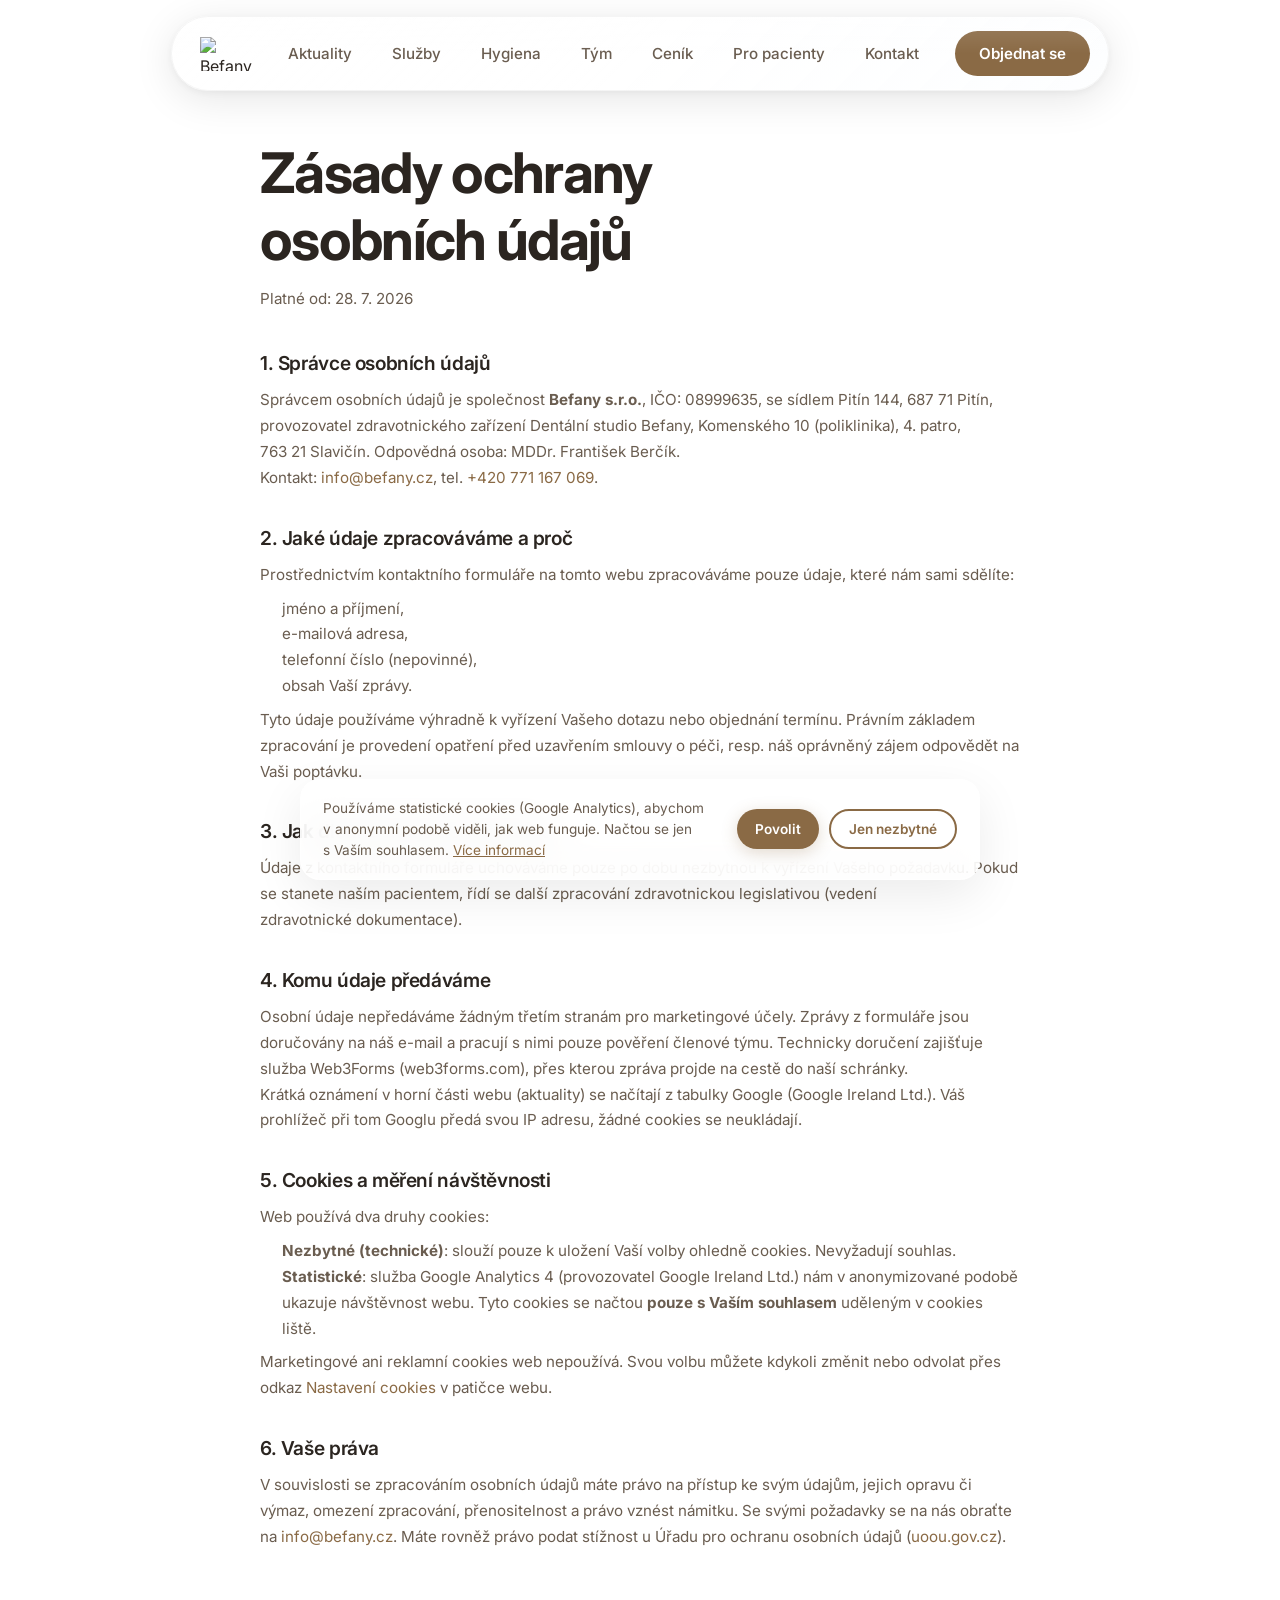
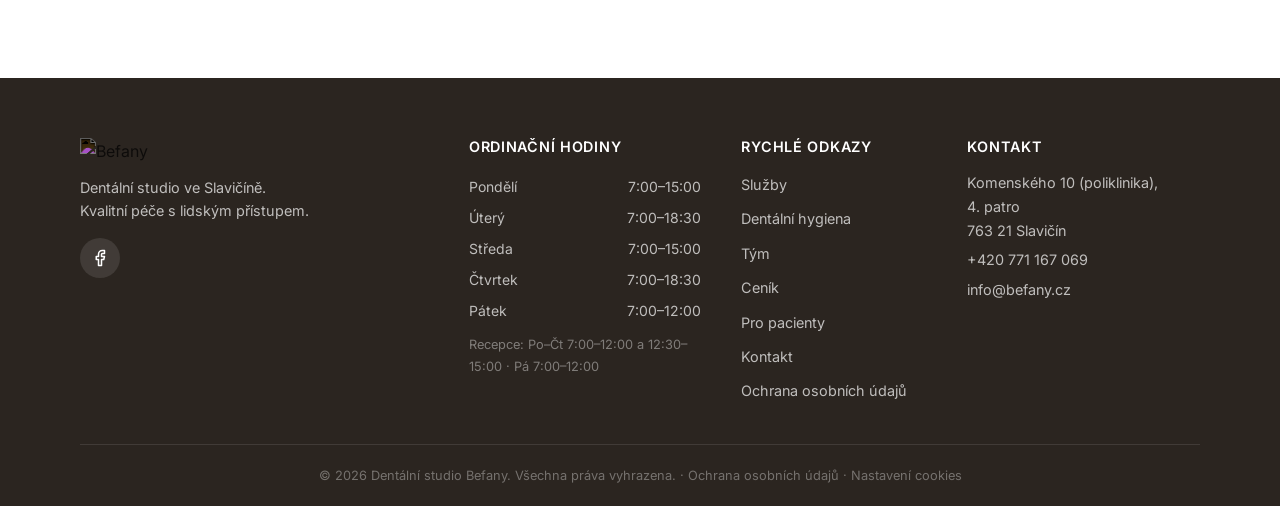
==== commit a1b6e071: "v6.3 — kolo 5: pokyny pro pacienty (4 PDF od Lenky), velké V ve vykání na celém webu, nový text u de" ====
--- a/gdpr.html
+++ b/gdpr.html
@@ -16,7 +16,7 @@
   <script src="https://unpkg.com/lucide@latest"></script>
 
   <!-- Styles -->
-  <link rel="stylesheet" href="style.css">
+  <link rel="stylesheet" href="style.css?v=6.3">
   <style>
     .legal-page {
       padding-top: 140px;
@@ -108,12 +108,12 @@
           <li>jméno a&nbsp;příjmení,</li>
           <li>e-mailová adresa,</li>
           <li>telefonní číslo (nepovinné),</li>
-          <li>obsah vaší zprávy.</li>
+          <li>obsah Vaší zprávy.</li>
         </ul>
-        <p>Tyto údaje používáme výhradně k&nbsp;vyřízení vašeho dotazu nebo objednání termínu. Právním základem zpracování je provedení opatření před uzavřením smlouvy o&nbsp;péči, resp. náš oprávněný zájem odpovědět na vaši&nbsp;poptávku.</p>
+        <p>Tyto údaje používáme výhradně k&nbsp;vyřízení Vašeho dotazu nebo objednání termínu. Právním základem zpracování je provedení opatření před uzavřením smlouvy o&nbsp;péči, resp. náš oprávněný zájem odpovědět na Vaši&nbsp;poptávku.</p>
 
         <h2>3. Jak dlouho údaje uchováváme</h2>
-        <p>Údaje z&nbsp;kontaktního formuláře uchováváme pouze po dobu nezbytnou k&nbsp;vyřízení vašeho požadavku. Pokud se stanete naším pacientem, řídí se další zpracování zdravotnickou legislativou (vedení zdravotnické&nbsp;dokumentace).</p>
+        <p>Údaje z&nbsp;kontaktního formuláře uchováváme pouze po dobu nezbytnou k&nbsp;vyřízení Vašeho požadavku. Pokud se stanete naším pacientem, řídí se další zpracování zdravotnickou legislativou (vedení zdravotnické&nbsp;dokumentace).</p>
 
         <h2>4. Komu údaje předáváme</h2>
         <p>Osobní údaje nepředáváme žádným třetím stranám pro marketingové účely. Zprávy z&nbsp;formuláře jsou doručovány na náš e-mail a&nbsp;pracují s&nbsp;nimi pouze pověření členové&nbsp;týmu. Technicky doručení zajišťuje služba Web3Forms (web3forms.com), přes kterou zpráva projde na cestě do naší&nbsp;schránky.</p>
@@ -122,8 +122,8 @@
         <h2>5. Cookies a&nbsp;měření návštěvnosti</h2>
         <p>Web používá dva druhy cookies:</p>
         <ul>
-          <li><strong>Nezbytné (technické)</strong>: slouží pouze k&nbsp;uložení vaší volby ohledně cookies. Nevyžadují souhlas.</li>
-          <li><strong>Statistické</strong>: služba Google Analytics&nbsp;4 (provozovatel Google Ireland&nbsp;Ltd.) nám v&nbsp;anonymizované podobě ukazuje návštěvnost webu. Tyto cookies se načtou <strong>pouze s&nbsp;vaším souhlasem</strong> uděleným v&nbsp;cookies liště.</li>
+          <li><strong>Nezbytné (technické)</strong>: slouží pouze k&nbsp;uložení Vaší volby ohledně cookies. Nevyžadují souhlas.</li>
+          <li><strong>Statistické</strong>: služba Google Analytics&nbsp;4 (provozovatel Google Ireland&nbsp;Ltd.) nám v&nbsp;anonymizované podobě ukazuje návštěvnost webu. Tyto cookies se načtou <strong>pouze s&nbsp;Vaším souhlasem</strong> uděleným v&nbsp;cookies liště.</li>
         </ul>
         <p>Marketingové ani reklamní cookies web nepoužívá. Svou volbu můžete kdykoli změnit nebo odvolat přes odkaz <a href="#" onclick="return befanyCookieSettings();">Nastavení&nbsp;cookies</a> v&nbsp;patičce webu.</p>
 
@@ -190,7 +190,7 @@
 
 
   <!-- Scripts -->
-  <script src="main.js"></script>
-  <script src="cookies.js"></script>
+  <script src="main.js?v=6.3"></script>
+  <script src="cookies.js?v=6.3"></script>
 </body>
 </html>
